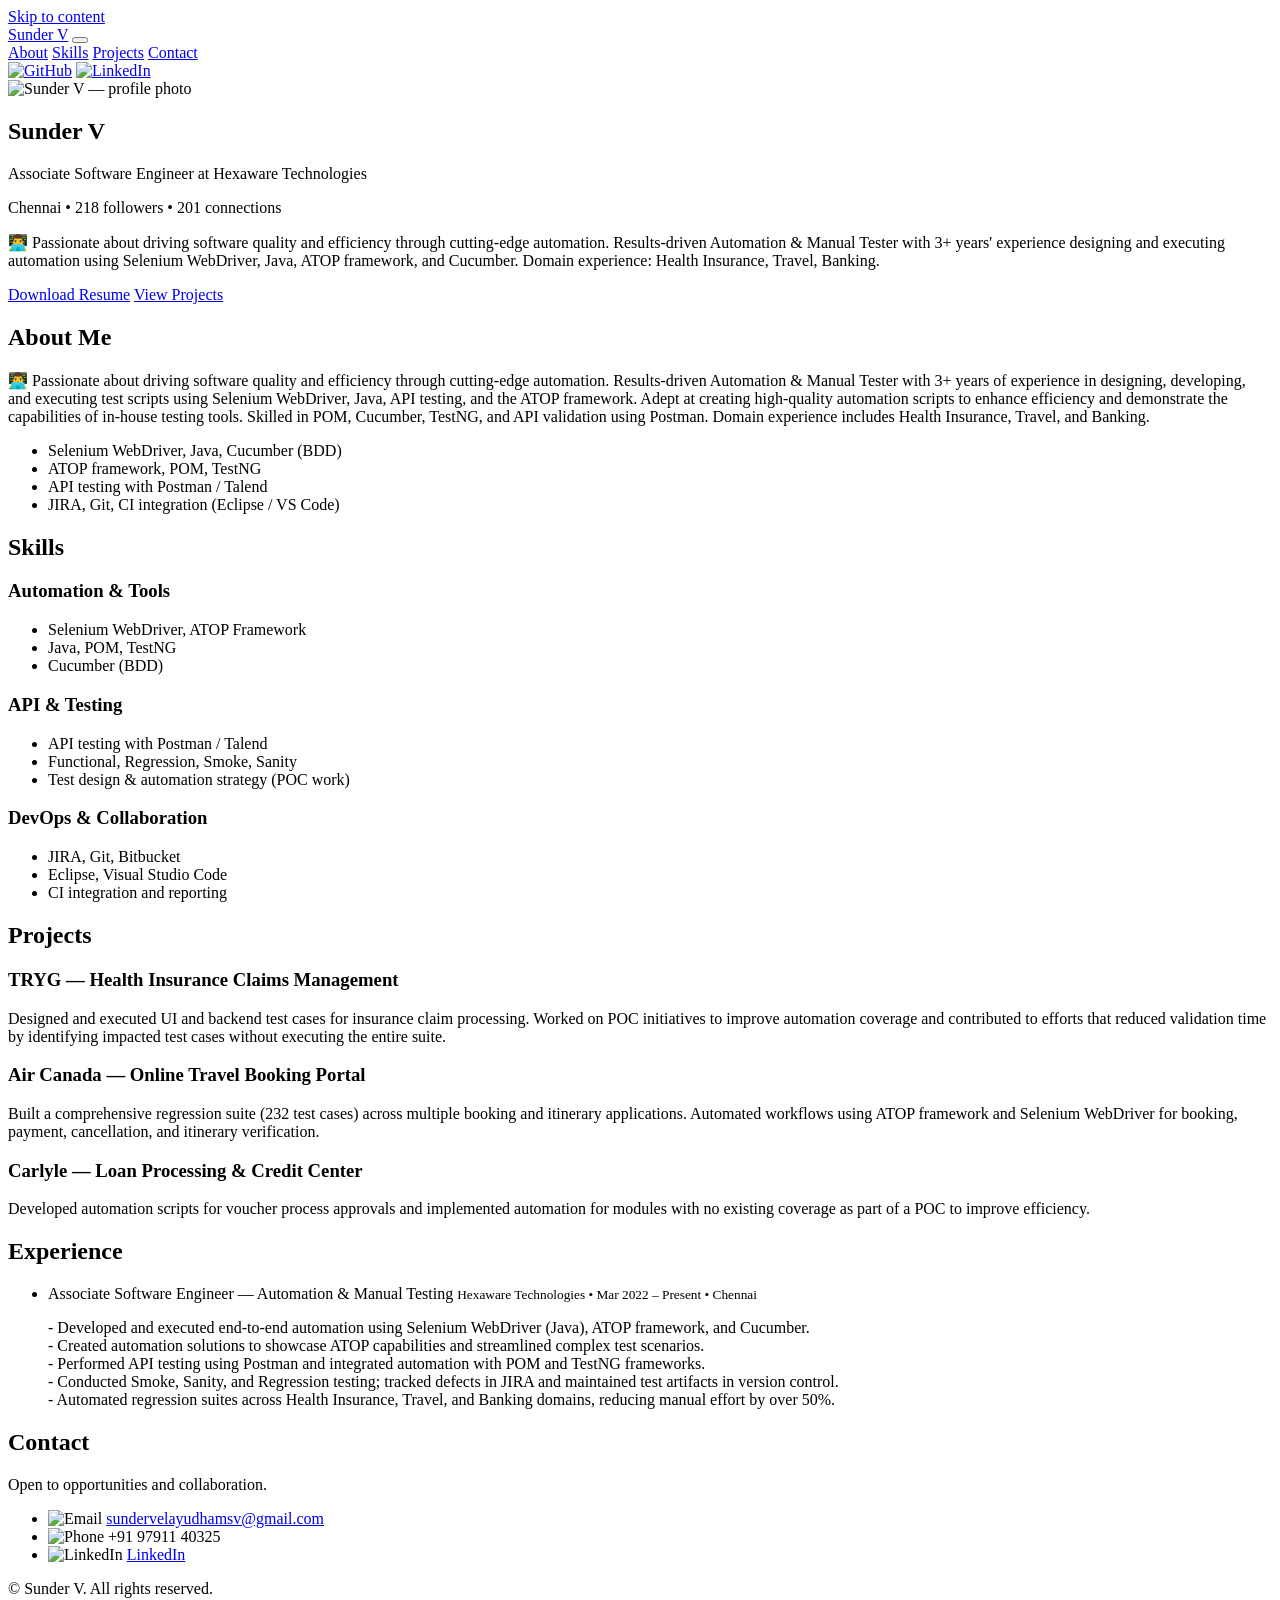
==== index.html @ 1d39c6d7 "Add files via upload" ====
<!DOCTYPE html>
<html lang="en">
<head>
  <meta charset="utf-8" />
  <meta name="viewport" content="width=device-width, initial-scale=1" />
  <title>Sunder V — Automation & Manual Tester</title>
  <meta name="description" content="Sunder V — Automation & Manual Tester. Skilled in Selenium WebDriver, Java, API testing, Cucumber, and ATOP framework. Based in Chennai." />
  <link rel="preconnect" href="https://fonts.googleapis.com">
  <link rel="preconnect" href="https://fonts.gstatic.com" crossorigin>
  <link href="https://fonts.googleapis.com/css2?family=Inter:wght@400;600;700&display=swap" rel="stylesheet">
  <link href="https://fonts.googleapis.com/css2?family=Inter:wght@400;600;700&family=Merriweather:wght@700&display=swap" rel="stylesheet">
  <link rel="stylesheet" href="/assets/css/styles.css" />
  <link rel="icon" href="/assets/img/favicon.png" />
  <meta property="og:title" content="Sunder V — QA/Test Engineer" />
  <meta property="og:description" content="Tester specializing in functional and automation testing." />
  <meta property="og:type" content="website" />
  <meta property="og:image" content="https://media.licdn.com/dms/image/v2/D5603AQGc3ccdiwjRfQ/profile-displayphoto-shrink_200_200/profile-displayphoto-shrink_200_200/0/1665543563169?e=2147483647&v=beta&t=sdJ_HE5C9COoPlZKGzez6QHg-FQHkJwovMQ3zupsfW8" />
</head>
<body>
  <a class="skip-link" href="#main">Skip to content</a>
  <header class="site-header">
    <div class="container">
      <a class="brand" href="#home">Sunder V</a>
      <button class="nav-toggle" aria-controls="main-nav" aria-expanded="false" aria-label="Toggle navigation">
        <span class="hamburger"></span>
      </button>
      <nav id="main-nav" class="main-nav" role="navigation">
        <a href="#about">About</a>
        <a href="#skills">Skills</a>
        <a href="#projects">Projects</a>
        <a href="#contact" class="nav-cta">Contact</a>
        <div class="header-social">
          <a href="https://github.com/" target="_blank" aria-label="GitHub"><img src="/assets/img/icon-github.svg" alt="GitHub"></a>
          <a href="https://www.linkedin.com/" target="_blank" aria-label="LinkedIn"><img src="/assets/img/icon-linkedin.svg" alt="LinkedIn"></a>
        </div>
      </nav>
    </div>
  </header>

  <main>
    <div id="main">
    <section id="home" class="hero container hero-grid">
      <div class="hero-profile">
        <img src="https://media.licdn.com/dms/image/v2/D5603AQGc3ccdiwjRfQ/profile-displayphoto-shrink_200_200/profile-displayphoto-shrink_200_200/0/1665543563169?e=2147483647&v=beta&t=sdJ_HE5C9COoPlZKGzez6QHg-FQHkJwovMQ3zupsfW8" alt="Sunder V — profile photo" class="avatar">
      </div>
      <div class="hero-content">
        <h1 class="hero-title">Sunder V</h1>
        <p class="hero-sub">Associate Software Engineer at Hexaware Technologies</p>
        <p class="hero-meta">Chennai • 218 followers • 201 connections</p>
        <p class="lead">👨‍💻 Passionate about driving software quality and efficiency through cutting-edge automation. Results-driven Automation & Manual Tester with 3+ years' experience designing and executing automation using Selenium WebDriver, Java, ATOP framework, and Cucumber. Domain experience: Health Insurance, Travel, Banking.</p>
        <div class="cta">
          <a class="btn primary" href="/assets/Sunder_V_Resume.pdf" target="_blank">Download Resume</a>
          <a class="btn" href="#projects">View Projects</a>
        </div>
      </div>
    </section>

    <section id="about" class="container section">
      <h2>About Me</h2>
      <p>👨‍💻 Passionate about driving software quality and efficiency through cutting-edge automation. Results-driven Automation & Manual Tester with 3+ years of experience in designing, developing, and executing test scripts using Selenium WebDriver, Java, API testing, and the ATOP framework. Adept at creating high-quality automation scripts to enhance efficiency and demonstrate the capabilities of in-house testing tools. Skilled in POM, Cucumber, TestNG, and API validation using Postman. Domain experience includes Health Insurance, Travel, and Banking.</p>
      <ul class="highlights">
        <li>Selenium WebDriver, Java, Cucumber (BDD)</li>
        <li>ATOP framework, POM, TestNG</li>
        <li>API testing with Postman / Talend</li>
        <li>JIRA, Git, CI integration (Eclipse / VS Code)</li>
      </ul>
    </section>

    <section id="skills" class="container section">
      <h2>Skills</h2>
      <div class="grid skills">
        <div>
          <h3>Automation & Tools</h3>
          <ul>
            <li>Selenium WebDriver, ATOP Framework</li>
            <li>Java, POM, TestNG</li>
            <li>Cucumber (BDD)</li>
          </ul>
        </div>
        <div>
          <h3>API & Testing</h3>
          <ul>
            <li>API testing with Postman / Talend</li>
            <li>Functional, Regression, Smoke, Sanity</li>
            <li>Test design & automation strategy (POC work)</li>
          </ul>
        </div>
        <div>
          <h3>DevOps & Collaboration</h3>
          <ul>
            <li>JIRA, Git, Bitbucket</li>
            <li>Eclipse, Visual Studio Code</li>
            <li>CI integration and reporting</li>
          </ul>
        </div>
      </div>
    </section>

    <section id="projects" class="container section">
      <h2>Projects</h2>
      <article class="card">
        <h3>TRYG — Health Insurance Claims Management</h3>
        <p>Designed and executed UI and backend test cases for insurance claim processing. Worked on POC initiatives to improve automation coverage and contributed to efforts that reduced validation time by identifying impacted test cases without executing the entire suite.</p>
      </article>
      <article class="card">
        <h3>Air Canada — Online Travel Booking Portal</h3>
        <p>Built a comprehensive regression suite (232 test cases) across multiple booking and itinerary applications. Automated workflows using ATOP framework and Selenium WebDriver for booking, payment, cancellation, and itinerary verification.</p>
      </article>
      <article class="card">
        <h3>Carlyle — Loan Processing &amp; Credit Center</h3>
        <p>Developed automation scripts for voucher process approvals and implemented automation for modules with no existing coverage as part of a POC to improve efficiency.</p>
      </article>
    </section>

    <section id="experience" class="container section">
      <h2>Experience</h2>
      <ul class="timeline">
        <li>
          <span>Associate Software Engineer — Automation &amp; Manual Testing</span>
          <small>Hexaware Technologies • Mar 2022 – Present • Chennai</small>
          <p>
            - Developed and executed end-to-end automation using Selenium WebDriver (Java), ATOP framework, and Cucumber.<br>
            - Created automation solutions to showcase ATOP capabilities and streamlined complex test scenarios.<br>
            - Performed API testing using Postman and integrated automation with POM and TestNG frameworks.<br>
            - Conducted Smoke, Sanity, and Regression testing; tracked defects in JIRA and maintained test artifacts in version control.<br>
            - Automated regression suites across Health Insurance, Travel, and Banking domains, reducing manual effort by over 50%.
          </p>
        </li>
      </ul>
    </section>

    <section id="contact" class="container section">
      <h2>Contact</h2>
      <p>Open to opportunities and collaboration.</p>
      <ul class="contact-list contact-icons">
        <li><img src="/assets/img/icon-mail.svg" alt="Email"> <a href="mailto:sundervelayudhamsv@gmail.com">sundervelayudhamsv@gmail.com</a></li>
        <li><img src="/assets/img/icon-phone.svg" alt="Phone"> <span>+91 97911 40325</span></li>
        <li><img src="/assets/img/icon-linkedin.svg" alt="LinkedIn"> <a href="http://www.linkedin.com/in/sunder-v" target="_blank">LinkedIn</a></li>
      </ul>
    </section>
    </div>
  </main>

  <footer class="site-footer">
    <div class="container">© <span id="year"></span> Sunder V. All rights reserved.</div>
  </footer>

  <script src="/assets/js/main.js"></script>
</body>
</html>
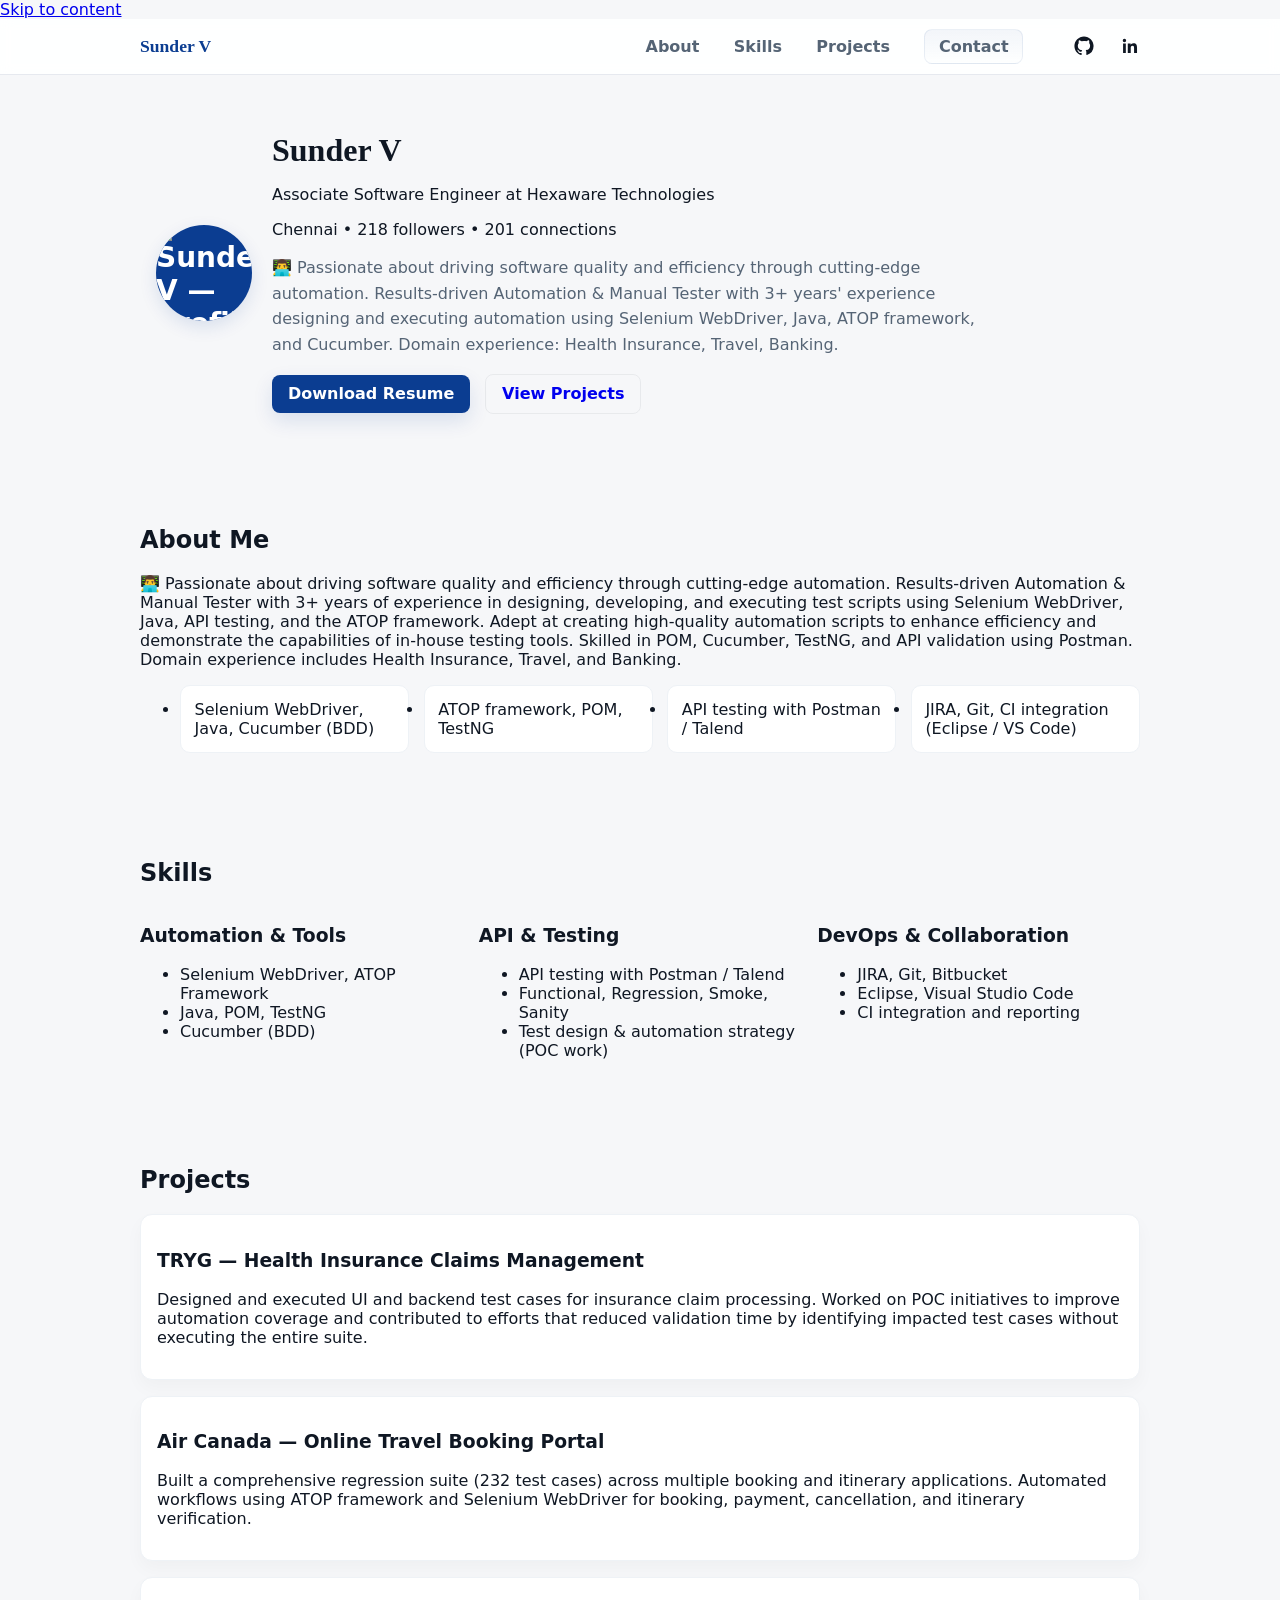
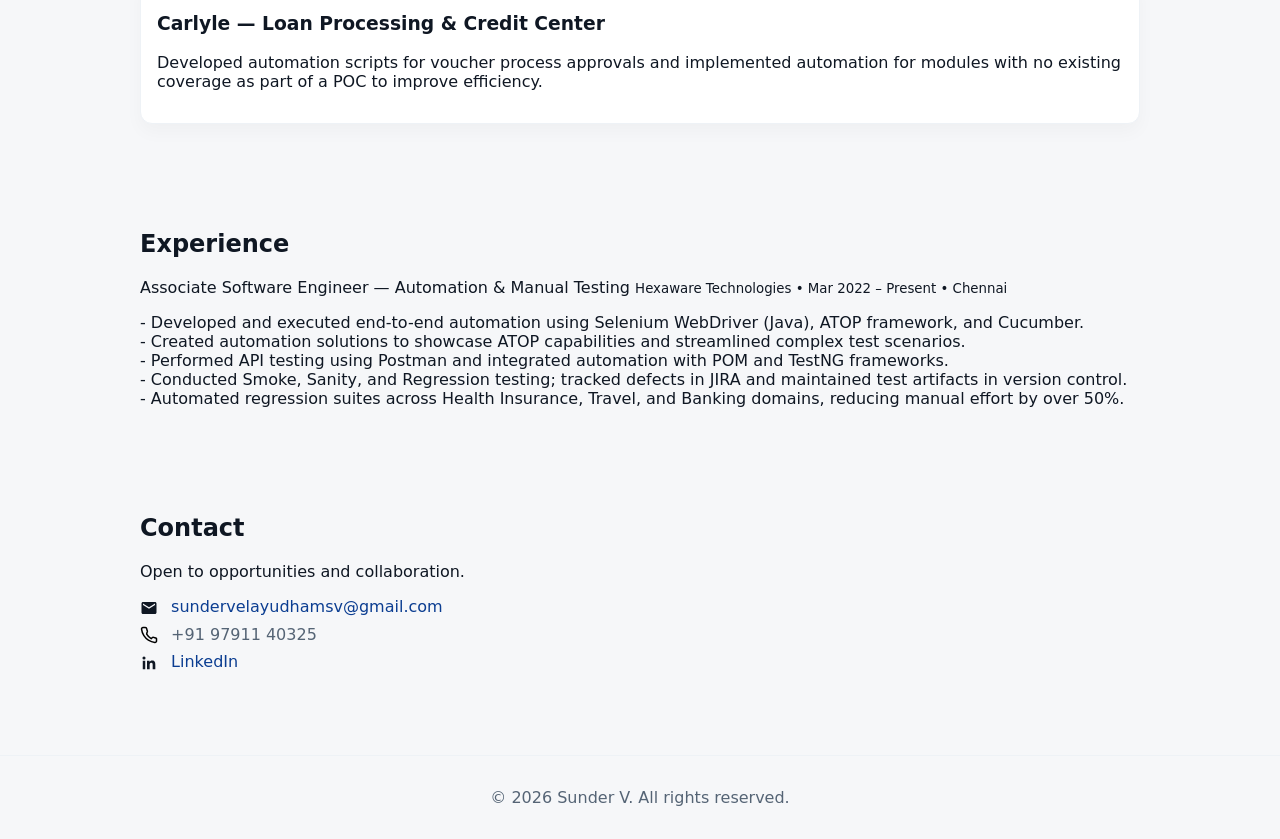
==== commit 4b6e1ef5: "Resume Changed" ====
--- a/index.html
+++ b/index.html
@@ -50,7 +50,7 @@
         <p class="hero-meta">Chennai • 218 followers • 201 connections</p>
         <p class="lead">👨‍💻 Passionate about driving software quality and efficiency through cutting-edge automation. Results-driven Automation & Manual Tester with 3+ years' experience designing and executing automation using Selenium WebDriver, Java, ATOP framework, and Cucumber. Domain experience: Health Insurance, Travel, Banking.</p>
         <div class="cta">
-          <a class="btn primary" href="/assets/Sunder_V_Resume.pdf" target="_blank">Download Resume</a>
+          <a class="btn primary" href="/assets/Sunder_V_Resume 1.pdf" target="_blank">Download Resume</a>
           <a class="btn" href="#projects">View Projects</a>
         </div>
       </div>
--- a/assets/css/styles.css
+++ b/assets/css/styles.css
@@ -0,0 +1,56 @@
+
+:root{
+  --bg: #f6f7f9;
+  --card: #ffffff;
+  --muted: #556475;
+  --text: #0f1723;
+  --accent: #0b3d91; /* deep navy */
+  --gold: #b5893a;
+}
+*{box-sizing:border-box}
+html,body{margin:0;padding:0;font-family:Inter,system-ui,-apple-system,Segoe UI,Roboto,sans-serif;color:var(--text);background:var(--bg)}
+.container{max-width:1000px;margin:0 auto;padding:0 1rem}
+.site-header{position:sticky;top:0;background:rgba(255,255,255,0.9);backdrop-filter:saturate(120%) blur(6px);border-bottom:1px solid #e6e9ef}
+.site-header .container{display:flex;align-items:center;justify-content:space-between;padding:.6rem 0}
+.brand{font-family:Merriweather,serif;color:var(--accent);font-weight:700;text-decoration:none;font-size:1.1rem}
+.main-nav{display:flex;align-items:center;gap:1rem}
+.main-nav a{color:var(--muted);text-decoration:none;margin-left:1.15rem;font-weight:600}
+.nav-cta{padding:.45rem .85rem;border-radius:8px;border:1px solid rgba(11,61,145,0.08);background:linear-gradient(180deg, rgba(11,61,145,0.05), transparent);color:var(--accent)}
+.nav-toggle{display:none;background:none;border:0;padding:.25rem;margin-right:.25rem}
+.nav-toggle .hamburger{width:22px;height:2px;background:var(--text);display:block;position:relative}
+.nav-toggle .hamburger:before,.nav-toggle .hamburger:after{content:'';position:absolute;left:0;width:22px;height:2px;background:var(--text)}
+.nav-toggle .hamburger:before{top:-6px}
+.nav-toggle .hamburger:after{top:6px}
+.hero{padding:3.6rem 1rem}
+.hero-grid{display:grid;grid-template-columns:96px 1fr;gap:1.25rem;align-items:center}
+.avatar{width:96px;height:96px;border-radius:50%;background:var(--accent);display:flex;align-items:center;justify-content:center;color:#fff;font-weight:700;font-size:28px;box-shadow:0 6px 18px rgba(11,61,145,0.12)}
+.avatar{object-fit:cover;display:block}
+.header-social{display:inline-flex;gap:.5rem;align-items:center;margin-left:1rem}
+.header-social img{width:20px;height:20px;display:block}
+.contact-icons img{width:18px;height:18px;vertical-align:middle;margin-right:.5rem}
+.contact-list a{color:var(--accent);text-decoration:none}
+.hero-title{font-family:Merriweather,serif;font-size:2rem;margin:0;color:var(--text)}
+.lead{color:var(--muted);max-width:720px;line-height:1.6}
+.cta{margin-top:1rem}
+.btn{display:inline-block;text-decoration:none;padding:.6rem 1rem;border-radius:8px;border:1px solid rgba(15,23,35,0.06);margin-right:.6rem;font-weight:600}
+.btn.primary{background:var(--accent);color:#fff;border:none;box-shadow:0 8px 20px rgba(11,61,145,0.12)}
+.section{padding:2.2rem 0}
+.highlights{display:grid;grid-template-columns:repeat(auto-fit,minmax(220px,1fr));gap:.9rem}
+.highlights li{background:var(--card);border:1px solid #eef2f6;padding:.85rem;border-radius:10px;color:var(--text)}
+.grid.skills{display:grid;grid-template-columns:repeat(auto-fit,minmax(240px,1fr));gap:1rem}
+.card{background:var(--card);border:1px solid #eef2f6;padding:1rem;border-radius:12px;margin-bottom:1rem;box-shadow:0 8px 18px rgba(15,23,35,0.03)}
+.card .links a{margin-right:.65rem;color:var(--accent)}
+.timeline{list-style:none;padding:0}
+.timeline li{padding-left:0;margin-bottom:1rem}
+.contact-list{list-style:none;padding:0}
+.contact-list li{margin-bottom:.5rem;color:var(--muted)}
+.site-footer{padding:2rem 1rem;color:var(--muted);text-align:center;border-top:1px solid #eef2f6;margin-top:2rem;background:transparent}
+@media (max-width:640px){
+  .hero-grid{grid-template-columns:72px 1fr}
+  .hero-title{font-size:1.6rem}
+  .main-nav a{margin-left:.6rem}
+  .nav-toggle{display:inline-block}
+  .main-nav{position:fixed;right:0;top:64px;transform:translateX(110%);background:var(--card);box-shadow:0 18px 40px rgba(15,23,35,0.08);padding:1rem;border-radius:8px 0 0 8px;flex-direction:column;gap:.6rem;z-index:1200;min-width:220px}
+  .main-nav.open{transform:translateX(0)}
+  .header-social{margin-left:0}
+}
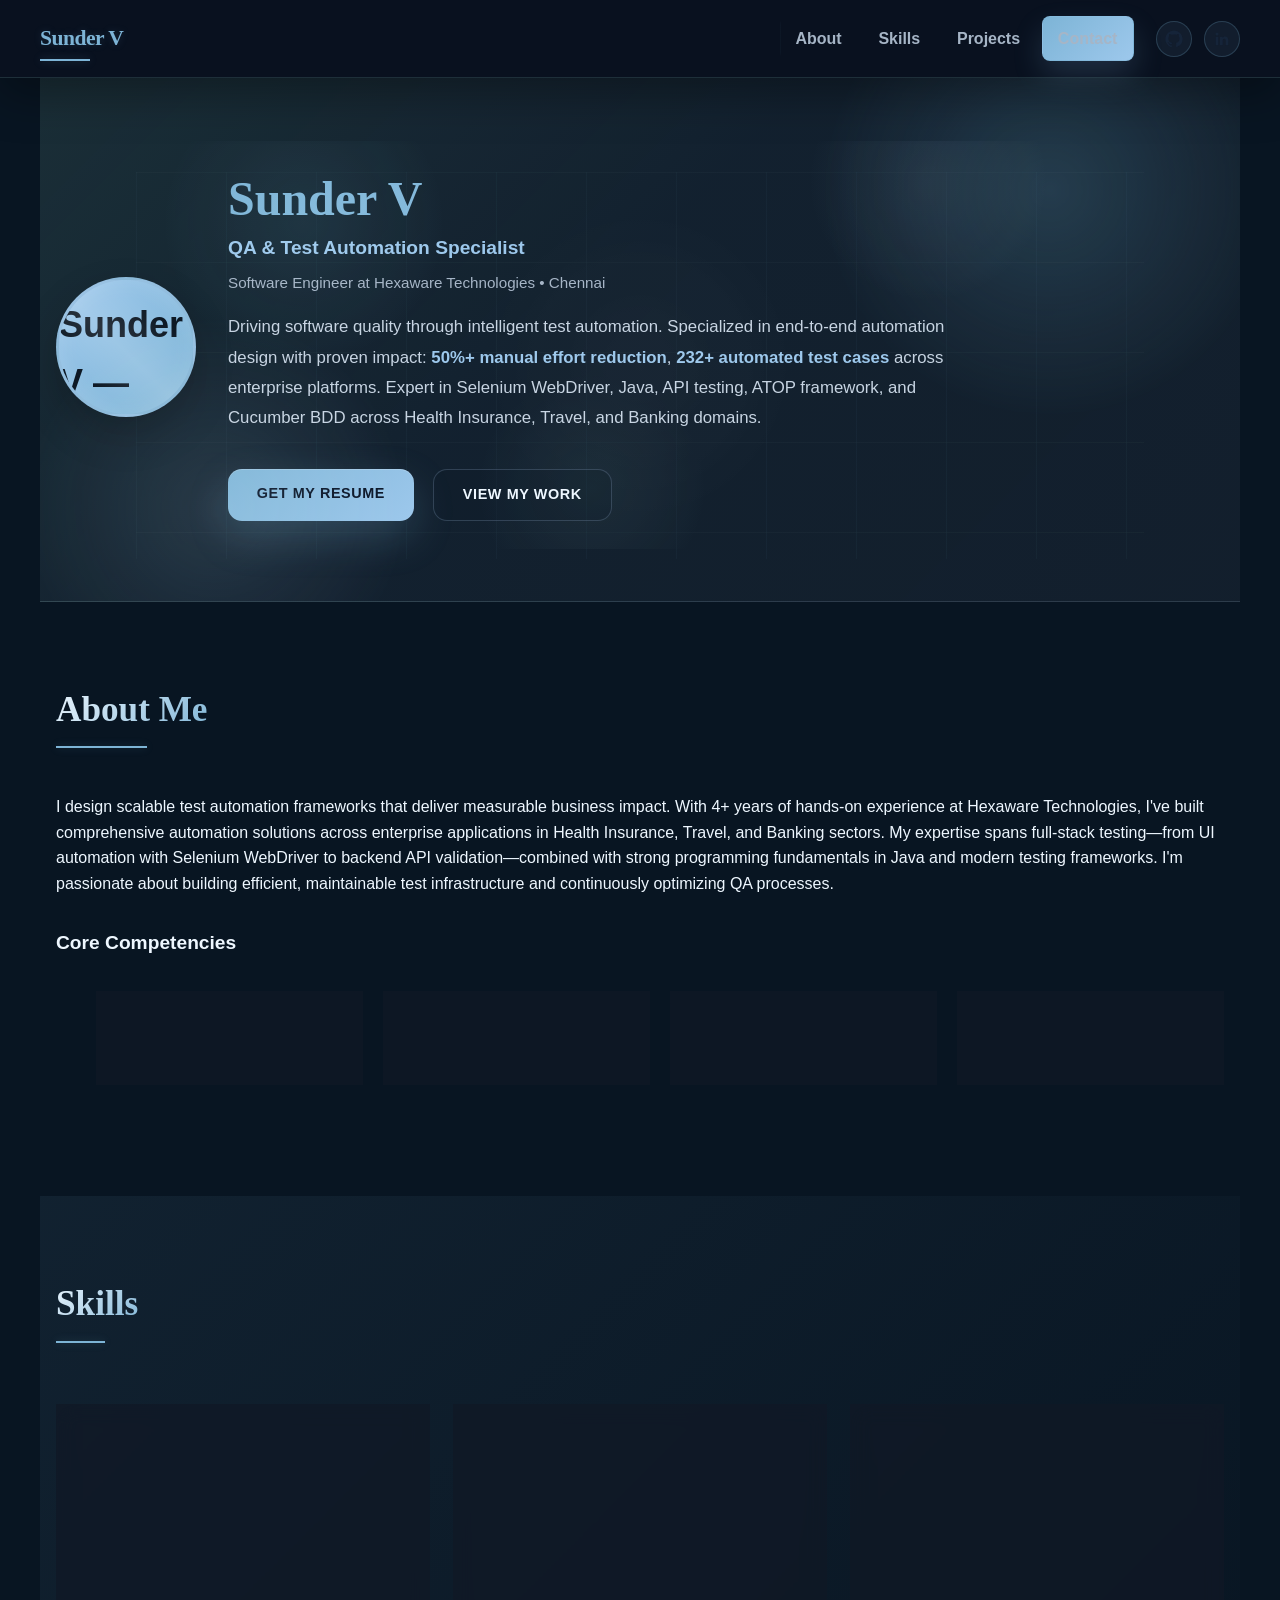
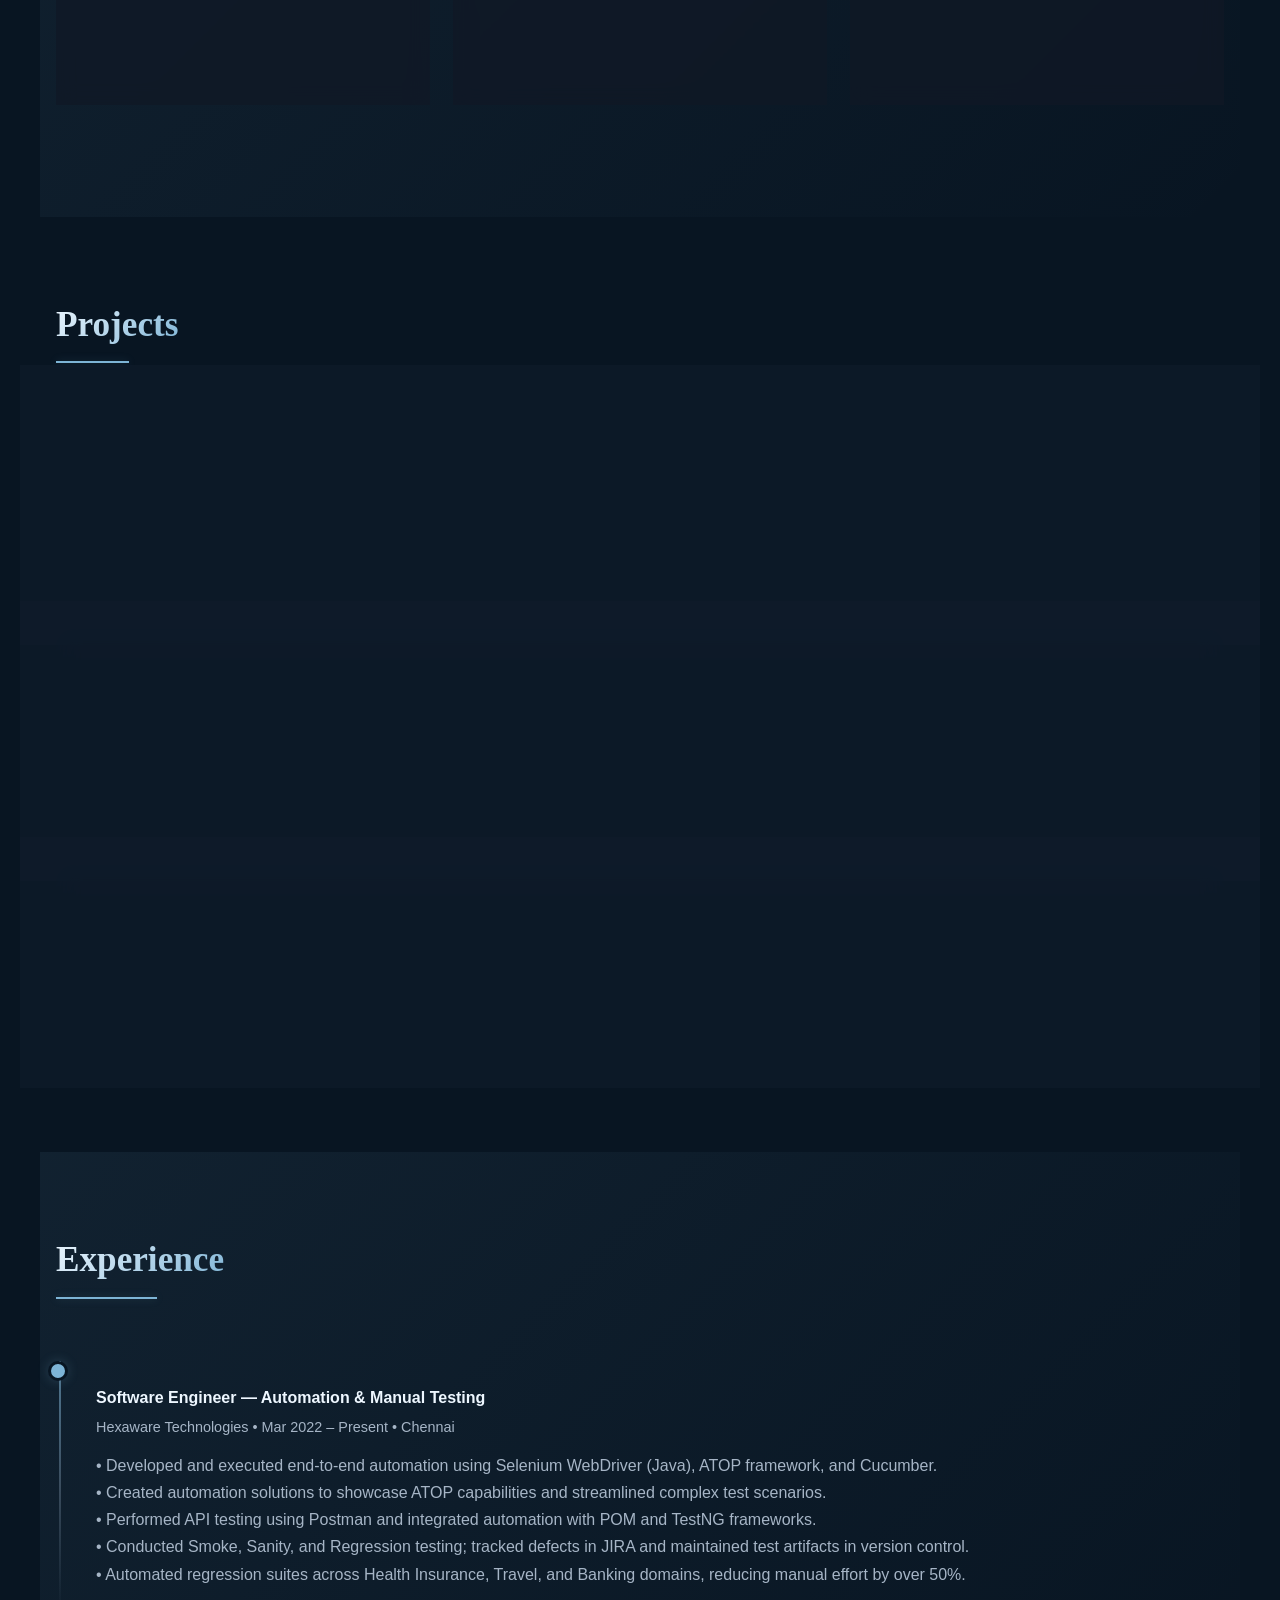
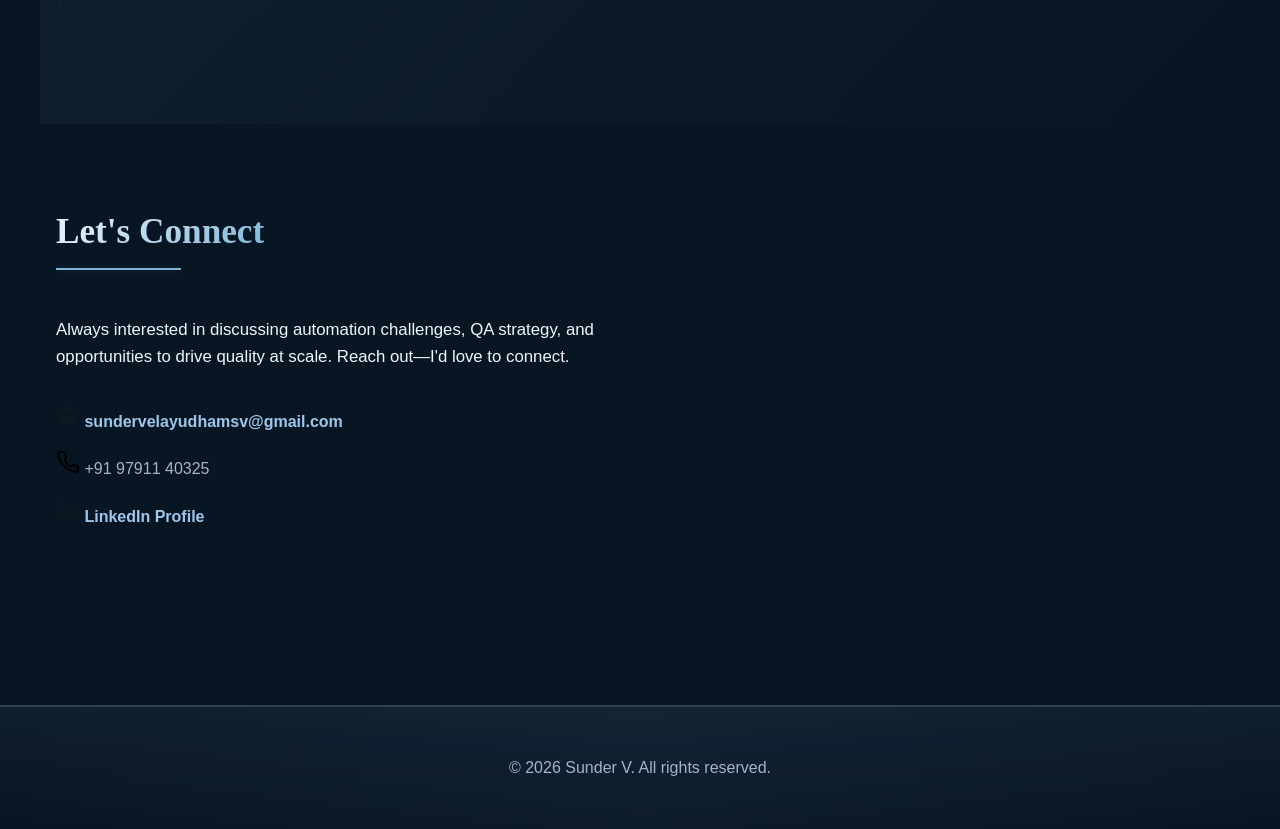
==== commit c3dd6208: "initial commit" ====
--- a/index.html
+++ b/index.html
@@ -10,8 +10,8 @@
   <link rel="preconnect" href="https://fonts.gstatic.com" crossorigin>
   <link href="https://fonts.googleapis.com/css2?family=Inter:wght@400;600;700&display=swap" rel="stylesheet">
   <link href="https://fonts.googleapis.com/css2?family=Inter:wght@400;600;700&family=Merriweather:wght@700&display=swap" rel="stylesheet">
-  <link rel="stylesheet" href="/assets/css/styles.css" />
-  <link rel="icon" href="/assets/img/favicon.png" />
+  <link rel="stylesheet" href="./assets/css/styles.css" />
+  <link rel="icon" href="./assets/img/favicon.png" />
   <meta property="og:title" content="Sunder V — QA/Test Engineer" />
   <meta property="og:description" content="Tester specializing in functional and automation testing." />
   <meta property="og:type" content="website" />
@@ -31,8 +31,8 @@
         <a href="#projects">Projects</a>
         <a href="#contact" class="nav-cta">Contact</a>
         <div class="header-social">
-          <a href="https://github.com/" target="_blank" aria-label="GitHub"><img src="/assets/img/icon-github.svg" alt="GitHub"></a>
-          <a href="https://www.linkedin.com/" target="_blank" aria-label="LinkedIn"><img src="/assets/img/icon-linkedin.svg" alt="LinkedIn"></a>
+          <a href="https://github.com/" target="_blank" aria-label="GitHub"><img src="./assets/img/icon-github.svg" alt="GitHub"></a>
+          <a href="https://www.linkedin.com/" target="_blank" aria-label="LinkedIn"><img src="./assets/img/icon-linkedin.svg" alt="LinkedIn"></a>
         </div>
       </nav>
     </div>
@@ -41,24 +41,26 @@
   <main>
     <div id="main">
     <section id="home" class="hero container hero-grid">
+      <div class="circuit-overlay" aria-hidden="true"></div>
       <div class="hero-profile">
         <img src="https://media.licdn.com/dms/image/v2/D5603AQGc3ccdiwjRfQ/profile-displayphoto-shrink_200_200/profile-displayphoto-shrink_200_200/0/1665543563169?e=2147483647&v=beta&t=sdJ_HE5C9COoPlZKGzez6QHg-FQHkJwovMQ3zupsfW8" alt="Sunder V — profile photo" class="avatar">
       </div>
       <div class="hero-content">
         <h1 class="hero-title">Sunder V</h1>
-        <p class="hero-sub">Associate Software Engineer at Hexaware Technologies</p>
-        <p class="hero-meta">Chennai • 218 followers • 201 connections</p>
-        <p class="lead">👨‍💻 Passionate about driving software quality and efficiency through cutting-edge automation. Results-driven Automation & Manual Tester with 3+ years' experience designing and executing automation using Selenium WebDriver, Java, ATOP framework, and Cucumber. Domain experience: Health Insurance, Travel, Banking.</p>
+        <p class="hero-sub">QA & Test Automation Specialist</p>
+        <p class="hero-meta">Software Engineer at Hexaware Technologies • Chennai</p>
+        <p class="lead">Driving software quality through intelligent test automation. Specialized in end-to-end automation design with proven impact: <strong>50%+ manual effort reduction</strong>, <strong>232+ automated test cases</strong> across enterprise platforms. Expert in Selenium WebDriver, Java, API testing, ATOP framework, and Cucumber BDD across Health Insurance, Travel, and Banking domains.</p>
         <div class="cta">
-          <a class="btn primary" href="/assets/Sunder_V_Resume 1.pdf" target="_blank">Download Resume</a>
-          <a class="btn" href="#projects">View Projects</a>
+          <a class="btn primary" href="./assets/Sunder_V_Resume 1.pdf" target="_blank">Get My Resume</a>
+          <a class="btn" href="#projects">View My Work</a>
         </div>
       </div>
     </section>
 
     <section id="about" class="container section">
       <h2>About Me</h2>
-      <p>👨‍💻 Passionate about driving software quality and efficiency through cutting-edge automation. Results-driven Automation & Manual Tester with 3+ years of experience in designing, developing, and executing test scripts using Selenium WebDriver, Java, API testing, and the ATOP framework. Adept at creating high-quality automation scripts to enhance efficiency and demonstrate the capabilities of in-house testing tools. Skilled in POM, Cucumber, TestNG, and API validation using Postman. Domain experience includes Health Insurance, Travel, and Banking.</p>
+      <p>I design scalable test automation frameworks that deliver measurable business impact. With 4+ years of hands-on experience at Hexaware Technologies, I've built comprehensive automation solutions across enterprise applications in Health Insurance, Travel, and Banking sectors. My expertise spans full-stack testing—from UI automation with Selenium WebDriver to backend API validation—combined with strong programming fundamentals in Java and modern testing frameworks. I'm passionate about building efficient, maintainable test infrastructure and continuously optimizing QA processes.</p>
+      <h3 style="margin-top: 2rem;">Core Competencies</h3>
       <ul class="highlights">
         <li>Selenium WebDriver, Java, Cucumber (BDD)</li>
         <li>ATOP framework, POM, TestNG</li>
@@ -100,16 +102,25 @@
     <section id="projects" class="container section">
       <h2>Projects</h2>
       <article class="card">
-        <h3>TRYG — Health Insurance Claims Management</h3>
-        <p>Designed and executed UI and backend test cases for insurance claim processing. Worked on POC initiatives to improve automation coverage and contributed to efforts that reduced validation time by identifying impacted test cases without executing the entire suite.</p>
+        <div class="card-header">
+          <h3>TRYG — Health Insurance Claims Management</h3>
+          <span class="card-tags"><span class="tag">UI Testing</span><span class="tag">Backend QA</span></span>
+        </div>
+        <p>Designed and executed comprehensive UI and backend test cases for insurance claim processing workflows. Pioneered POC initiatives to enhance automation coverage, reducing validation time through intelligent test case selection without full suite execution. Contributed to critical automation strategy improvements.</p>
       </article>
       <article class="card">
-        <h3>Air Canada — Online Travel Booking Portal</h3>
-        <p>Built a comprehensive regression suite (232 test cases) across multiple booking and itinerary applications. Automated workflows using ATOP framework and Selenium WebDriver for booking, payment, cancellation, and itinerary verification.</p>
+        <div class="card-header">
+          <h3>Air Canada — Online Travel Booking Portal</h3>
+          <span class="card-tags"><span class="tag">232 Test Cases</span><span class="tag">E2E Automation</span></span>
+        </div>
+        <p>Architected and deployed a comprehensive regression suite spanning booking, payment, cancellation, and itinerary verification. Leveraged ATOP framework and Selenium WebDriver to automate complex multi-step workflows. Ensured 100% coverage across critical user journeys on high-traffic platform.</p>
       </article>
       <article class="card">
-        <h3>Carlyle — Loan Processing &amp; Credit Center</h3>
-        <p>Developed automation scripts for voucher process approvals and implemented automation for modules with no existing coverage as part of a POC to improve efficiency.</p>
+        <div class="card-header">
+          <h3>Carlyle — Loan Processing &amp; Credit Center</h3>
+          <span class="card-tags"><span class="tag">POC</span><span class="tag">Process Automation</span></span>
+        </div>
+        <p>Developed and delivered automation scripts for voucher process approvals and zero-coverage modules as part of strategic POC initiative. Demonstrated tangible efficiency gains and established blueprint for scaling automation across additional business processes.</p>
       </article>
     </section>
 
@@ -117,26 +128,26 @@
       <h2>Experience</h2>
       <ul class="timeline">
         <li>
-          <span>Associate Software Engineer — Automation &amp; Manual Testing</span>
+          <span>Software Engineer — Automation & Manual Testing</span>
           <small>Hexaware Technologies • Mar 2022 – Present • Chennai</small>
           <p>
-            - Developed and executed end-to-end automation using Selenium WebDriver (Java), ATOP framework, and Cucumber.<br>
-            - Created automation solutions to showcase ATOP capabilities and streamlined complex test scenarios.<br>
-            - Performed API testing using Postman and integrated automation with POM and TestNG frameworks.<br>
-            - Conducted Smoke, Sanity, and Regression testing; tracked defects in JIRA and maintained test artifacts in version control.<br>
-            - Automated regression suites across Health Insurance, Travel, and Banking domains, reducing manual effort by over 50%.
+            • Developed and executed end-to-end automation using Selenium WebDriver (Java), ATOP framework, and Cucumber.<br>
+            • Created automation solutions to showcase ATOP capabilities and streamlined complex test scenarios.<br>
+            • Performed API testing using Postman and integrated automation with POM and TestNG frameworks.<br>
+            • Conducted Smoke, Sanity, and Regression testing; tracked defects in JIRA and maintained test artifacts in version control.<br>
+            • Automated regression suites across Health Insurance, Travel, and Banking domains, reducing manual effort by over 50%.
           </p>
         </li>
       </ul>
     </section>
 
     <section id="contact" class="container section">
-      <h2>Contact</h2>
-      <p>Open to opportunities and collaboration.</p>
-      <ul class="contact-list contact-icons">
-        <li><img src="/assets/img/icon-mail.svg" alt="Email"> <a href="mailto:sundervelayudhamsv@gmail.com">sundervelayudhamsv@gmail.com</a></li>
-        <li><img src="/assets/img/icon-phone.svg" alt="Phone"> <span>+91 97911 40325</span></li>
-        <li><img src="/assets/img/icon-linkedin.svg" alt="LinkedIn"> <a href="http://www.linkedin.com/in/sunder-v" target="_blank">LinkedIn</a></li>
+      <h2>Let's Connect</h2>
+      <p style="font-size: 1.05rem; max-width: 600px;">Always interested in discussing automation challenges, QA strategy, and opportunities to drive quality at scale. Reach out—I'd love to connect.</p>
+      <ul class="contact-list">
+        <li><img src="./assets/img/icon-mail.svg" alt="Email"> <a href="mailto:sundervelayudhamsv@gmail.com">sundervelayudhamsv@gmail.com</a></li>
+        <li><img src="./assets/img/icon-phone.svg" alt="Phone"> <span>+91 97911 40325</span></li>
+        <li><img src="./assets/img/icon-linkedin.svg" alt="LinkedIn"> <a href="http://www.linkedin.com/in/sunder-v" target="_blank">LinkedIn Profile</a></li>
       </ul>
     </section>
     </div>
@@ -146,6 +157,6 @@
     <div class="container">© <span id="year"></span> Sunder V. All rights reserved.</div>
   </footer>
 
-  <script src="/assets/js/main.js"></script>
+  <script src="./assets/js/main.js"></script>
 </body>
 </html>
--- a/assets/css/styles.css
+++ b/assets/css/styles.css
@@ -1,56 +1,225 @@
 
 :root{
-  --bg: #f6f7f9;
-  --card: #ffffff;
-  --muted: #556475;
-  --text: #0f1723;
-  --accent: #0b3d91; /* deep navy */
-  --gold: #b5893a;
+  --bg: #081522;
+  --bg-light: #101f34;
+  --card: rgba(12,26,46,0.88);
+  --card-hover: rgba(18,34,60,0.95);
+  --muted: #a6b5c6;
+  --text: #eef7ff;
+  --text-secondary: #c7d4e2;
+  --accent: #7db4d6;
+  --accent-light: #9dc8ec;
+  --accent-bright: #a4c6e7;
+  --neon-blue: #71b9d9;
+  --neon-green: #7fb8aa;
+  --neon-purple: #8b7bf0;
+  --neon-pink: #f0ac96;
+  --gold: #d7b56a;
+  --success: #5fbf9f;
+  --warning: #e4b55a;
+  --border: rgba(130,166,197,0.3);
+  --border-light: rgba(155,185,214,0.22);
+  --shadow-sm: 0 1px 2px rgba(0,0,0,0.26);
+  --shadow-md: 0 4px 10px rgba(0,0,0,0.32);
+  --shadow-lg: 0 12px 26px rgba(0,0,0,0.42);
+  --shadow-xl: 0 24px 45px rgba(0,0,0,0.55);
+  --shadow-glow: 0 0 20px rgba(113,185,217,0.22);
+  --radius-sm: 8px;
+  --radius-md: 14px;
+  --radius-lg: 20px;
 }
 *{box-sizing:border-box}
-html,body{margin:0;padding:0;font-family:Inter,system-ui,-apple-system,Segoe UI,Roboto,sans-serif;color:var(--text);background:var(--bg)}
-.container{max-width:1000px;margin:0 auto;padding:0 1rem}
-.site-header{position:sticky;top:0;background:rgba(255,255,255,0.9);backdrop-filter:saturate(120%) blur(6px);border-bottom:1px solid #e6e9ef}
-.site-header .container{display:flex;align-items:center;justify-content:space-between;padding:.6rem 0}
-.brand{font-family:Merriweather,serif;color:var(--accent);font-weight:700;text-decoration:none;font-size:1.1rem}
-.main-nav{display:flex;align-items:center;gap:1rem}
-.main-nav a{color:var(--muted);text-decoration:none;margin-left:1.15rem;font-weight:600}
-.nav-cta{padding:.45rem .85rem;border-radius:8px;border:1px solid rgba(11,61,145,0.08);background:linear-gradient(180deg, rgba(11,61,145,0.05), transparent);color:var(--accent)}
-.nav-toggle{display:none;background:none;border:0;padding:.25rem;margin-right:.25rem}
-.nav-toggle .hamburger{width:22px;height:2px;background:var(--text);display:block;position:relative}
-.nav-toggle .hamburger:before,.nav-toggle .hamburger:after{content:'';position:absolute;left:0;width:22px;height:2px;background:var(--text)}
-.nav-toggle .hamburger:before{top:-6px}
-.nav-toggle .hamburger:after{top:6px}
-.hero{padding:3.6rem 1rem}
-.hero-grid{display:grid;grid-template-columns:96px 1fr;gap:1.25rem;align-items:center}
-.avatar{width:96px;height:96px;border-radius:50%;background:var(--accent);display:flex;align-items:center;justify-content:center;color:#fff;font-weight:700;font-size:28px;box-shadow:0 6px 18px rgba(11,61,145,0.12)}
-.avatar{object-fit:cover;display:block}
-.header-social{display:inline-flex;gap:.5rem;align-items:center;margin-left:1rem}
-.header-social img{width:20px;height:20px;display:block}
-.contact-icons img{width:18px;height:18px;vertical-align:middle;margin-right:.5rem}
-.contact-list a{color:var(--accent);text-decoration:none}
-.hero-title{font-family:Merriweather,serif;font-size:2rem;margin:0;color:var(--text)}
-.lead{color:var(--muted);max-width:720px;line-height:1.6}
-.cta{margin-top:1rem}
-.btn{display:inline-block;text-decoration:none;padding:.6rem 1rem;border-radius:8px;border:1px solid rgba(15,23,35,0.06);margin-right:.6rem;font-weight:600}
-.btn.primary{background:var(--accent);color:#fff;border:none;box-shadow:0 8px 20px rgba(11,61,145,0.12)}
-.section{padding:2.2rem 0}
-.highlights{display:grid;grid-template-columns:repeat(auto-fit,minmax(220px,1fr));gap:.9rem}
-.highlights li{background:var(--card);border:1px solid #eef2f6;padding:.85rem;border-radius:10px;color:var(--text)}
-.grid.skills{display:grid;grid-template-columns:repeat(auto-fit,minmax(240px,1fr));gap:1rem}
-.card{background:var(--card);border:1px solid #eef2f6;padding:1rem;border-radius:12px;margin-bottom:1rem;box-shadow:0 8px 18px rgba(15,23,35,0.03)}
-.card .links a{margin-right:.65rem;color:var(--accent)}
-.timeline{list-style:none;padding:0}
-.timeline li{padding-left:0;margin-bottom:1rem}
-.contact-list{list-style:none;padding:0}
-.contact-list li{margin-bottom:.5rem;color:var(--muted)}
-.site-footer{padding:2rem 1rem;color:var(--muted);text-align:center;border-top:1px solid #eef2f6;margin-top:2rem;background:transparent}
+html,body{margin:0;padding:0;font-family:-apple-system,BlinkMacSystemFont,"Segoe UI",Inter,sans-serif;color:var(--text);background:var(--bg);font-size:16px;line-height:1.6;-webkit-font-smoothing:antialiased;-moz-osx-font-smoothing:grayscale;scroll-behavior:smooth}
+body::before{content:'';position:fixed;top:0;left:0;width:100%;height:100%;background:radial-gradient(circle at 15% 25%, rgba(113,185,217,0.18) 0%, transparent 40%),radial-gradient(circle at 80% 15%, rgba(139,123,240,0.12) 0%, transparent 35%),radial-gradient(circle at 55% 75%, rgba(127,184,170,0.16) 0%, transparent 30%);pointer-events:none;z-index:-1}
+body::after{content:'';position:fixed;top:0;left:0;width:100%;height:100%;background-image:linear-gradient(120deg, rgba(255,255,255,0.04) 1px, transparent 1px),linear-gradient(210deg, rgba(255,255,255,0.03) 1px, transparent 1px);background-size:220px 220px,220px 220px;pointer-events:none;opacity:0.3;mix-blend-mode:screen;animation:drift 18s linear infinite;z-index:-1}
+
+/* Accessibility: Skip to content link */
+.skip-link{position:absolute;top:-9999px;left:-9999px;z-index:999;padding:1rem;background:var(--accent);color:var(--bg);text-decoration:none;border-radius:var(--radius-md);font-weight:600;box-shadow:0 12px 30px rgba(125,180,214,0.16)}
+.skip-link:focus{top:1rem;left:1rem;outline:2px solid var(--text)}
+.container{max-width:1200px;margin:0 auto;padding:0 1.5rem}
+/* Header & Navigation */
+.site-header{position:sticky;top:0;background:rgba(10,18,32,0.92);backdrop-filter:blur(18px);border-bottom:1px solid rgba(127,184,170,0.18);z-index:1000;box-shadow:0 16px 46px rgba(0,0,0,0.34);animation:headerSlideDown 500ms ease-out}
+.site-header .container{display:flex;align-items:center;justify-content:space-between;padding:1rem 0}
+.brand{font-family:"Merriweather",serif;color:var(--accent);font-weight:800;text-decoration:none;font-size:1.35rem;letter-spacing:-0.5px;position:relative;animation:fadeInLeft 600ms ease-out;text-shadow:0 0 8px rgba(125,180,214,0.18)}
+.brand::after{content:'';position:absolute;bottom:-5px;left:0;width:0;height:2px;background:var(--accent);animation:expandWidth 800ms ease-out 300ms forwards;box-shadow:0 0 8px rgba(125,180,214,0.25)}
+.main-nav{display:flex;align-items:center;gap:0.4rem;animation:fadeInRight 600ms ease-out}
+.main-nav a{color:var(--muted);text-decoration:none;padding:0.55rem 0.95rem;font-weight:600;border-radius:var(--radius-sm);transition:all 280ms cubic-bezier(0.4,0,0.2,1);position:relative;overflow:hidden}
+.main-nav a::before{content:'';position:absolute;inset:0;background:linear-gradient(135deg, rgba(125,180,214,0.08), rgba(107,185,217,0.08));transform:translateX(-100%);transition:transform 300ms ease-out}
+.main-nav a:hover::before{transform:translateX(0)}
+.main-nav a:hover{color:var(--accent);background:rgba(125,180,214,0.12);text-shadow:none}
+.nav-cta{color:#ffffff;background:linear-gradient(135deg, var(--accent), var(--accent-light));border:1px solid rgba(125,180,214,0.35);font-weight:700;box-shadow:0 14px 30px rgba(125,180,214,0.18);transition:all 280ms ease-out;position:relative;overflow:hidden}
+.nav-cta::before{content:'';position:absolute;inset:0;background:linear-gradient(90deg, transparent, rgba(255,255,255,0.22), transparent);transform:translateX(-100%);animation:shimmer 2.6s infinite}
+.nav-cta:hover{background:linear-gradient(135deg, var(--accent-light), var(--accent));border-color:rgba(125,180,214,0.5);transform:translateY(-2px);box-shadow:0 18px 40px rgba(125,180,214,0.2);color:#fff}
+.nav-toggle{display:none;background:none;border:0;padding:.25rem;margin-right:.25rem;cursor:pointer}
+.nav-toggle .hamburger{width:24px;height:2.5px;background:var(--text);display:block;position:relative;border-radius:2px;transition:all 300ms ease-out}
+.nav-toggle .hamburger:before,.nav-toggle .hamburger:after{content:'';position:absolute;left:0;width:24px;height:2.5px;background:var(--text);border-radius:2px;transition:all 300ms ease-out}
+.nav-toggle .hamburger:before{top:-8px}
+.nav-toggle .hamburger:after{top:8px}
+.nav-toggle[aria-expanded="true"] .hamburger{background:transparent}
+.nav-toggle[aria-expanded="true"] .hamburger:before{transform:rotate(45deg) translate(5px, 5px)}
+.nav-toggle[aria-expanded="true"] .hamburger:after{transform:rotate(-45deg) translate(7px, -6px)}
+.header-social{display:inline-flex;gap:0.75rem;align-items:center;margin-left:1rem;animation:fadeInRight 600ms ease-out 200ms backwards}
+.header-social a{display:flex;align-items:center;justify-content:center;width:36px;height:36px;border-radius:50%;background:rgba(125,180,214,0.08);transition:all 250ms cubic-bezier(0.4,0,0.2,1);border:1px solid rgba(125,180,214,0.22);position:relative;overflow:hidden}
+.header-social a::before{content:'';position:absolute;inset:-50%;background:radial-gradient(circle, rgba(125,180,214,0.2), transparent);opacity:0;animation:pulse 2s infinite}
+.header-social a:hover{background:rgba(125,180,214,0.16);border-color:rgba(125,180,214,0.45);transform:translateY(-3px) scale(1.05);box-shadow:0 0 16px rgba(125,180,214,0.2)}
+.header-social img{width:18px;height:18px;display:block;filter:brightness(1.6) saturate(1.1);opacity:0.95}
+/* Hero Section */
+.hero{padding:6rem 1rem 5rem;background:linear-gradient(135deg, rgba(127,184,170,0.16) 0%, rgba(145,175,205,0.08) 45%, rgba(223,233,245,0.05) 100%);border-bottom:1px solid rgba(159,183,206,0.18);position:relative;overflow:hidden}
+.hero::before{content:'';position:absolute;top:-38%;right:-10%;width:620px;height:620px;background:radial-gradient(circle, rgba(113,185,217,0.18), transparent 52%);border-radius:50%;filter:blur(1px);animation:float 20s ease-in-out infinite}
+.hero::after{content:'';position:absolute;bottom:-32%;left:-7%;width:520px;height:520px;background:radial-gradient(circle, rgba(155,183,206,0.14), transparent 52%);border-radius:50%;filter:blur(1px);animation:float 22s ease-in-out infinite reverse}
+.hero::before, .hero::after{mix-blend-mode:screen}
+.circuit-overlay{position:absolute;inset:0;pointer-events:none;z-index:0;opacity:0.72;mix-blend-mode:screen}
+.circuit-overlay::before,.circuit-overlay::after{content:'';position:absolute;inset:12% 10% 10% 10%;background:radial-gradient(circle at 15% 20%, rgba(113,185,217,0.12), transparent 16%),radial-gradient(circle at 80% 10%, rgba(155,183,206,0.10), transparent 14%),radial-gradient(circle at 45% 85%, rgba(127,184,170,0.11), transparent 18%);filter:blur(0.5px);}
+.circuit-overlay::after{inset:18% 8% 8% 8%;background-image:linear-gradient(90deg, rgba(113,185,217,0.08) 1px, transparent 1px),linear-gradient(180deg, rgba(127,184,170,0.08) 1px, transparent 1px),radial-gradient(circle, rgba(255,255,255,0.06) 0%, transparent 30%);background-size:90px 90px,90px 90px,100% 100%;opacity:0.6;animation:drift 22s linear infinite reverse}
+.hero-grid{display:grid;grid-template-columns:140px 1fr;gap:2rem;align-items:center;position:relative;z-index:1}
+.avatar{width:140px;height:140px;border-radius:50%;background:linear-gradient(135deg, var(--accent-light) 0%, var(--accent) 100%);display:flex;align-items:center;justify-content:center;color:#0d1824;font-weight:700;font-size:36px;box-shadow:0 18px 38px rgba(0,0,0,0.22),inset 0 0 24px rgba(255,255,255,0.12);border:3px solid rgba(159,183,206,0.22);object-fit:cover;display:block;animation:avatarFloat 3s ease-in-out infinite;position:relative;overflow:hidden}
+.avatar::before{content:'';position:absolute;inset:0;background:linear-gradient(45deg, transparent 25%, rgba(255,255,255,0.12) 48%, transparent 75%);animation:shine 3s infinite}
+.hero-content{animation:slideInUp 600ms ease-out}
+.hero-title{font-family:"Merriweather",serif;font-size:3rem;margin:0 0 0.5rem 0;color:var(--text);line-height:1.05;font-weight:700;animation:titleReveal 800ms ease-out;background:linear-gradient(135deg, var(--accent) 0%, var(--accent-light) 100%);-webkit-background-clip:text;-webkit-text-fill-color:transparent;background-clip:text}
+.hero-sub{font-size:1.2rem;color:var(--accent-light);font-weight:600;margin:0;animation:slideInRight 600ms ease-out 200ms backwards;text-shadow:none}
+.hero-meta{color:var(--muted);font-size:0.95rem;margin:0.5rem 0;animation:slideInRight 600ms ease-out 300ms backwards}
+.lead{color:var(--text-secondary);max-width:720px;line-height:1.8;font-size:1.05rem;animation:slideInUp 600ms ease-out 100ms backwards}
+.lead strong{color:var(--accent-light);font-weight:600}
+.cta{margin-top:2.2rem;display:flex;gap:1.2rem;flex-wrap:wrap;animation:slideInUp 600ms ease-out 200ms backwards}
+.btn{display:inline-block;text-decoration:none;padding:0.85rem 1.8rem;border-radius:var(--radius-md);border:1.5px solid var(--border);font-weight:700;transition:all 280ms cubic-bezier(0.4,0,0.2,1);cursor:pointer;font-size:0.9rem;position:relative;overflow:hidden;text-transform:uppercase;letter-spacing:0.6px}
+.btn::before{content:'';position:absolute;inset:0;background:linear-gradient(90deg, transparent, rgba(255,255,255,0.18), transparent);transform:translateX(-100%);transition:transform 500ms ease-out}
+.btn:hover::before{transform:translateX(100%)}
+.btn:hover{transform:translateY(-3px);box-shadow:0 18px 36px rgba(0,0,0,0.32)}
+.btn.primary{background:linear-gradient(135deg, var(--accent) 0%, var(--accent-light) 100%);color:#0b1628;border:none;box-shadow:0 16px 40px rgba(125,180,214,0.22),inset 0 1px 0 rgba(255,255,255,0.18);position:relative;overflow:hidden;animation:pulseGlow 5.5s ease-in-out infinite}
+.btn.primary::after{content:'';position:absolute;inset:0;background:linear-gradient(90deg, transparent, rgba(255,255,255,0.24), transparent);transform:translateX(-100%);animation:shine 2.4s infinite}
+.btn.primary:hover{box-shadow:0 22px 56px rgba(125,180,214,0.28),inset 0 1px 0 rgba(255,255,255,0.22);transform:translateY(-4px);background:linear-gradient(135deg, var(--accent-light), var(--accent))}
+.btn:not(.primary){color:var(--text);background:rgba(12,20,36,0.15);border:1.5px solid rgba(135,159,186,0.28)}
+.btn:not(.primary):hover{background:rgba(135,159,186,0.12);border-color:rgba(159,183,206,0.35);color:var(--accent);text-shadow:none}
+
+/* Sections */
+.section{padding:5rem 1rem;position:relative}
+.section:nth-child(odd){background:linear-gradient(135deg, rgba(125,180,214,0.08) 0%, transparent 100%)}
+h2{font-family:"Merriweather",serif;font-size:2.2rem;margin:0 0 2.5rem 0;color:var(--text);font-weight:700;position:relative;display:inline-block;animation:slideInLeft 600ms ease-out;background:linear-gradient(135deg, var(--text) 0%, var(--accent) 100%);-webkit-background-clip:text;-webkit-text-fill-color:transparent;background-clip:text}
+h2::after{content:'';position:absolute;bottom:-10px;left:0;height:2px;background:var(--accent);width:40%;animation:expandWidth 800ms ease-out 300ms forwards;box-shadow:0 0 8px rgba(125,180,214,0.22)}
+h3{font-size:1.2rem;color:var(--text);font-weight:600;margin:0 0 1rem 0;transition:all 300ms ease-out}
+/* Highlights & List Items */
+.highlights{display:grid;grid-template-columns:repeat(auto-fit,minmax(240px,1fr));gap:1.25rem;margin:2rem 0}
+.highlights li{background:rgba(16,24,38,0.8);border:1px solid rgba(135,159,186,0.22);padding:1.25rem;border-radius:var(--radius-md);color:var(--text);transition:all 320ms cubic-bezier(0.4,0,0.2,1);list-style:none;position:relative;overflow:hidden;backdrop-filter:blur(8px)}
+.highlights li::before{content:'✓';color:var(--success);font-weight:700;margin-right:0.5rem;animation:popIn 380ms cubic-bezier(0.68,-0.55,.265,1.55)}
+.highlights li::after{content:'';position:absolute;inset:0;background:linear-gradient(135deg, rgba(125,180,214,0.08), transparent);transform:translateX(-100%);transition:transform 300ms ease-out}
+.highlights li:hover::after{transform:translateX(0)}
+.highlights li:hover{background:rgba(18,28,42,0.92);border-color:var(--accent);transform:translateY(-4px);box-shadow:0 14px 30px rgba(115,145,170,0.12),inset 0 0 16px rgba(255,255,255,0.05)}
+/* Skills Grid */
+.grid.skills{display:grid;grid-template-columns:repeat(auto-fit,minmax(280px,1fr));gap:1.5rem;margin:2rem 0}
+.grid.skills > div{background:rgba(16,24,38,0.75);border:1px solid var(--border);padding:2rem;border-radius:var(--radius-lg);transition:all 320ms cubic-bezier(0.4,0,0.2,1);position:relative;overflow:hidden;backdrop-filter:blur(10px);animation:fadeInUp 600ms ease-out}
+.grid.skills > div::before{content:'';position:absolute;top:0;left:0;right:0;height:2px;background:linear-gradient(90deg, transparent, rgba(125,180,214,0.25), transparent);animation:shimmer 2.5s infinite}
+.grid.skills > div::after{content:'';position:absolute;inset:0;background:radial-gradient(circle at 0 0, rgba(125,180,214,0.06), transparent);opacity:0;transition:opacity 300ms ease-out}
+.grid.skills > div:hover{border-color:var(--accent);box-shadow:0 14px 32px rgba(115,145,170,0.14),inset 0 0 22px rgba(255,255,255,0.06);transform:translateY(-4px)}
+.grid.skills > div:hover::after{opacity:1}
+.grid.skills h3{color:var(--accent);text-shadow:none}
+.grid.skills ul{list-style:none;padding:0;margin:1rem 0 0 0}
+.grid.skills li{padding:0.6rem 0;color:var(--muted);border-bottom:1px solid rgba(159,183,206,0.16);padding-right:1rem;transition:all 250ms ease-out}
+.grid.skills li:last-child{border:none}
+.grid.skills li:before{content:'→';color:var(--accent-light);margin-right:0.75rem;font-weight:700;transition:all 250ms ease-out;display:inline-block}
+.grid.skills li:hover{color:var(--accent);padding-left:0.5rem}
+.grid.skills li:hover:before{transform:translateX(5px);color:var(--accent)}
+/* Cards & Projects */
+.card{background:rgba(16,28,44,0.65);border:1px solid rgba(125,180,214,0.2);padding:2.2rem;border-radius:var(--radius-lg);margin-bottom:1.8rem;box-shadow:0 8px 24px rgba(0,0,0,0.24);transition:all 320ms cubic-bezier(0.4,0,0.2,1);position:relative;overflow:hidden;backdrop-filter:blur(12px);animation:fadeInUp 600ms ease-out}
+.card::before{content:'';position:absolute;top:-50%;right:-50%;width:300px;height:300px;background:radial-gradient(circle, rgba(125,180,214,0.14), transparent);border-radius:50%;transition:all 500ms ease-out;opacity:0}
+.card:hover::before{top:-25%;right:-25%;opacity:1}
+.card::after{content:'';position:absolute;inset:0;background:linear-gradient(135deg, rgba(125,180,214,0.08), transparent);transform:translateX(-100%);transition:transform 400ms ease-out}
+.card:hover::after{transform:translateX(0)}
+.card:hover{border-color:rgba(125,180,214,0.4);box-shadow:0 18px 48px rgba(125,180,214,0.12),inset 0 0 24px rgba(255,255,255,0.08);transform:translateY(-5px)}
+.card-header{display:flex;align-items:flex-start;justify-content:space-between;gap:1.5rem;margin-bottom:1rem}
+.card-header h3{flex:1;color:var(--accent-light);margin:0;font-size:1.15rem;font-weight:600;line-height:1.3}
+.card-tags{display:flex;gap:0.6rem;flex-wrap:wrap;white-space:nowrap}
+.tag{display:inline-block;background:rgba(125,180,214,0.15);color:var(--accent);font-size:0.75rem;padding:0.35rem 0.7rem;border-radius:var(--radius-sm);border:1px solid rgba(125,180,214,0.25);font-weight:600;text-transform:uppercase;letter-spacing:0.3px;transition:all 250ms ease-out}
+.tag:hover{background:rgba(125,180,214,0.22);border-color:rgba(125,180,214,0.4);color:var(--accent-bright)}
+.card p{color:var(--text-secondary);line-height:1.8;position:relative;z-index:1;margin:0}
+.card strong{color:var(--accent-light);font-weight:600}
+.card .links a{margin-right:1rem;color:var(--accent-light);text-decoration:none;font-weight:600;transition:all 250ms ease-out;position:relative;display:inline-block}
+.card .links a::after{content:'';position:absolute;bottom:-3px;left:0;width:0;height:1.5px;background:var(--accent-light);transition:width 250ms ease-out;box-shadow:0 0 6px rgba(125,180,214,0.2)}
+.card .links a:hover{text-decoration:none;text-shadow:none;color:var(--accent)}
+.card .links a:hover::after{width:100%}
+/* Timeline */
+.timeline{list-style:none;padding:0;margin:2rem 0;position:relative}
+.timeline::before{content:'';position:absolute;left:3px;top:0;bottom:0;width:2px;background:linear-gradient(180deg, rgba(125,180,214,0.6), rgba(157,182,206,0.3), transparent);animation:growDown 1.5s ease-out}
+.timeline li{padding:1.5rem 0 1.5rem 2.5rem;position:relative;border-left:0;margin-bottom:1.5rem;color:var(--text);animation:fadeInLeft 600ms ease-out}
+.timeline li:nth-child(1){animation-delay:0ms}
+.timeline li:nth-child(2){animation-delay:100ms}
+.timeline li:nth-child(3){animation-delay:200ms}
+.timeline li::before{content:'';position:absolute;left:-8px;top:0;width:14px;height:14px;background:var(--accent);border-radius:50%;border:3px solid var(--bg);box-shadow:0 0 12px rgba(125,180,214,0.22);animation:pulse 2s infinite}
+.timeline li span{display:block;font-weight:700;color:var(--text);margin-bottom:0.25rem;transition:all 300ms ease-out}
+.timeline li:hover span{color:var(--accent-light);text-shadow:none}
+.timeline li small{color:var(--muted);font-size:0.9rem;transition:all 300ms ease-out}
+.timeline li p{margin:0.75rem 0 0 0;color:var(--muted);line-height:1.7;transition:all 300ms ease-out}
+.timeline li:hover p{color:var(--text-secondary)}
+/* Contact */
+.contact-icons img{width:18px;height:18px;vertical-align:middle;margin-right:0.5rem;filter:brightness(1.2)}
+.contact-list{list-style:none;padding:0;margin:2rem 0}
+.contact-list a{color:var(--accent-light);text-decoration:none;font-weight:600;transition:all 250ms ease-out;position:relative;display:inline-block;text-shadow:none}
+.contact-list a::before{content:'';position:absolute;bottom:-3px;left:0;width:0;height:1.5px;background:var(--accent-light);transition:width 250ms ease-out;box-shadow:0 0 6px rgba(125,180,214,0.16)}
+.contact-list a:hover{text-shadow:none;color:var(--accent)}
+.contact-list a:hover::before{width:100%}
+.contact-list li{margin-bottom:1rem;color:var(--muted);transition:all 300ms ease-out;animation:fadeInUp 600ms ease-out}
+.contact-list li:nth-child(1){animation-delay:0ms}
+.contact-list li:nth-child(2){animation-delay:100ms}
+.contact-list li:nth-child(3){animation-delay:200ms}
+.contact-list li:hover{color:var(--text);transform:translateX(8px)}
+/* Footer */
+.site-footer{padding:3rem 1rem;color:var(--muted);text-align:center;border-top:2px solid var(--border);margin-top:4rem;background:linear-gradient(180deg, rgba(125,180,214,0.06), transparent);font-weight:500;position:relative;overflow:hidden;animation:fadeIn 1s ease-out}
+.site-footer::before{content:'';position:absolute;inset:0;background:linear-gradient(90deg, transparent, rgba(125,180,214,0.04), transparent);animation:shimmer 3s infinite}
+/* Animations */
+@keyframes fadeIn{from{opacity:0}to{opacity:1}}
+@keyframes fadeInLeft{from{opacity:0;transform:translateX(-30px)}to{opacity:1;transform:translateX(0)}}
+@keyframes fadeInRight{from{opacity:0;transform:translateX(30px)}to{opacity:1;transform:translateX(0)}}
+@keyframes fadeInUp{from{opacity:0;transform:translateY(30px)}to{opacity:1;transform:translateY(0)}}
+@keyframes slideInUp{from{opacity:0;transform:translateY(40px)}to{opacity:1;transform:translateY(0)}}
+@keyframes slideInRight{from{opacity:0;transform:translateX(40px)}to{opacity:1;transform:translateX(0)}}
+@keyframes slideInLeft{from{opacity:0;transform:translateX(-40px)}to{opacity:1;transform:translateX(0)}}
+@keyframes titleReveal{0%{opacity:0;transform:translateY(-20px);filter:blur(10px)}100%{opacity:1;transform:translateY(0);filter:blur(0)}}
+@keyframes shimmer{0%{transform:translateX(-100%)}100%{transform:translateX(100%)}}
+@keyframes float{0%,100%{transform:translateY(0px)}50%{transform:translateY(-20px)}}
+@keyframes avatarFloat{0%,100%{transform:translateY(0px)}50%{transform:translateY(-15px)}}
+@keyframes shine{0%{transform:translateX(-100%)}100%{transform:translateX(100%)}}
+@keyframes pulseGlow{0%,100%{box-shadow:0 18px 45px rgba(125,180,214,0.2),inset 0 1px 0 rgba(255,255,255,0.2)}50%{box-shadow:0 22px 60px rgba(125,180,214,0.25),inset 0 1px 0 rgba(255,255,255,0.22)}}
+@keyframes pulse{0%,100%{box-shadow:0 0 15px rgba(125,180,214,0.16)}50%{box-shadow:0 0 30px rgba(125,180,214,0.24)}}
+@keyframes expandWidth{from{width:0}to{width:60%}}
+@keyframes popIn{0%{transform:scale(0) rotate(-180deg);opacity:0}100%{transform:scale(1) rotate(0);opacity:1}}
+@keyframes growDown{from{height:0}to{height:100%}}
+@keyframes headerSlideDown{from{opacity:0;transform:translateY(-20px)}to{opacity:1;transform:translateY(0)}}
+@keyframes drift{0%{transform:translateX(-10%)}50%{transform:translateX(10%)}100%{transform:translateX(-10%)}}
+@keyframes moveGlow{0%{transform:translateY(0)}50%{transform:translateY(-12px)}100%{transform:translateY(0)}}
+@keyframes spark{0%,100%{opacity:0.3;transform:scale(1)}50%{opacity:1;transform:scale(1.1)}}
+/* Mobile Responsive */
+@media (max-width:768px){
+  .hero-grid{grid-template-columns:100px 1fr;gap:1.5rem}
+  .avatar{width:100px;height:100px;font-size:28px}
+  .hero-title{font-size:2rem}
+  .hero{padding:3rem 1rem}
+  h2{font-size:1.8rem}
+  .cta{flex-direction:column}
+  .btn{width:100%;text-align:center}
+  .section{padding:3rem 1rem}
+  .grid.skills{grid-template-columns:1fr}
+}
 @media (max-width:640px){
-  .hero-grid{grid-template-columns:72px 1fr}
-  .hero-title{font-size:1.6rem}
-  .main-nav a{margin-left:.6rem}
+  .container{padding:0 1rem}
+  .hero-grid{grid-template-columns:80px 1fr;gap:1rem}
+  .avatar{width:80px;height:80px;font-size:24px}
+  .hero-title{font-size:1.6rem;margin-bottom:0.25rem}
+  .hero-sub{font-size:1rem}
+  .lead{font-size:0.95rem}
+  h2{font-size:1.5rem;margin-bottom:1.5rem}
+  h3{font-size:1.05rem}
+  .main-nav a{padding:0.4rem 0.6rem;font-size:0.95rem}
+  .header-social{gap:0.5rem;margin-left:0.5rem}
+  .header-social a{width:32px;height:32px}
+  .nav-cta{padding:0.4rem 0.7rem}
   .nav-toggle{display:inline-block}
-  .main-nav{position:fixed;right:0;top:64px;transform:translateX(110%);background:var(--card);box-shadow:0 18px 40px rgba(15,23,35,0.08);padding:1rem;border-radius:8px 0 0 8px;flex-direction:column;gap:.6rem;z-index:1200;min-width:220px}
+  .main-nav{position:fixed;right:0;top:64px;transform:translateX(110%);background:rgba(20,24,36,0.95);box-shadow:0 25px 50px rgba(0,0,0,0.6);padding:1rem;border-radius:var(--radius-lg) 0 0 var(--radius-lg);flex-direction:column;gap:.6rem;z-index:1200;min-width:200px;border-left:2px solid rgba(125,180,214,0.3);backdrop-filter:blur(10px);transition:transform 300ms cubic-bezier(0.4,0,0.2,1)}
   .main-nav.open{transform:translateX(0)}
-  .header-social{margin-left:0}
+  .grid.skills{grid-template-columns:1fr}
+  .highlights{grid-template-columns:1fr}
+  .cta{flex-direction:column}
+  .btn{margin-right:0;width:100%}
+  .hero{padding:2.5rem 1rem}
+  .section{padding:2rem 1rem}
+  .site-header .container{padding:0.8rem 0}
 }
+
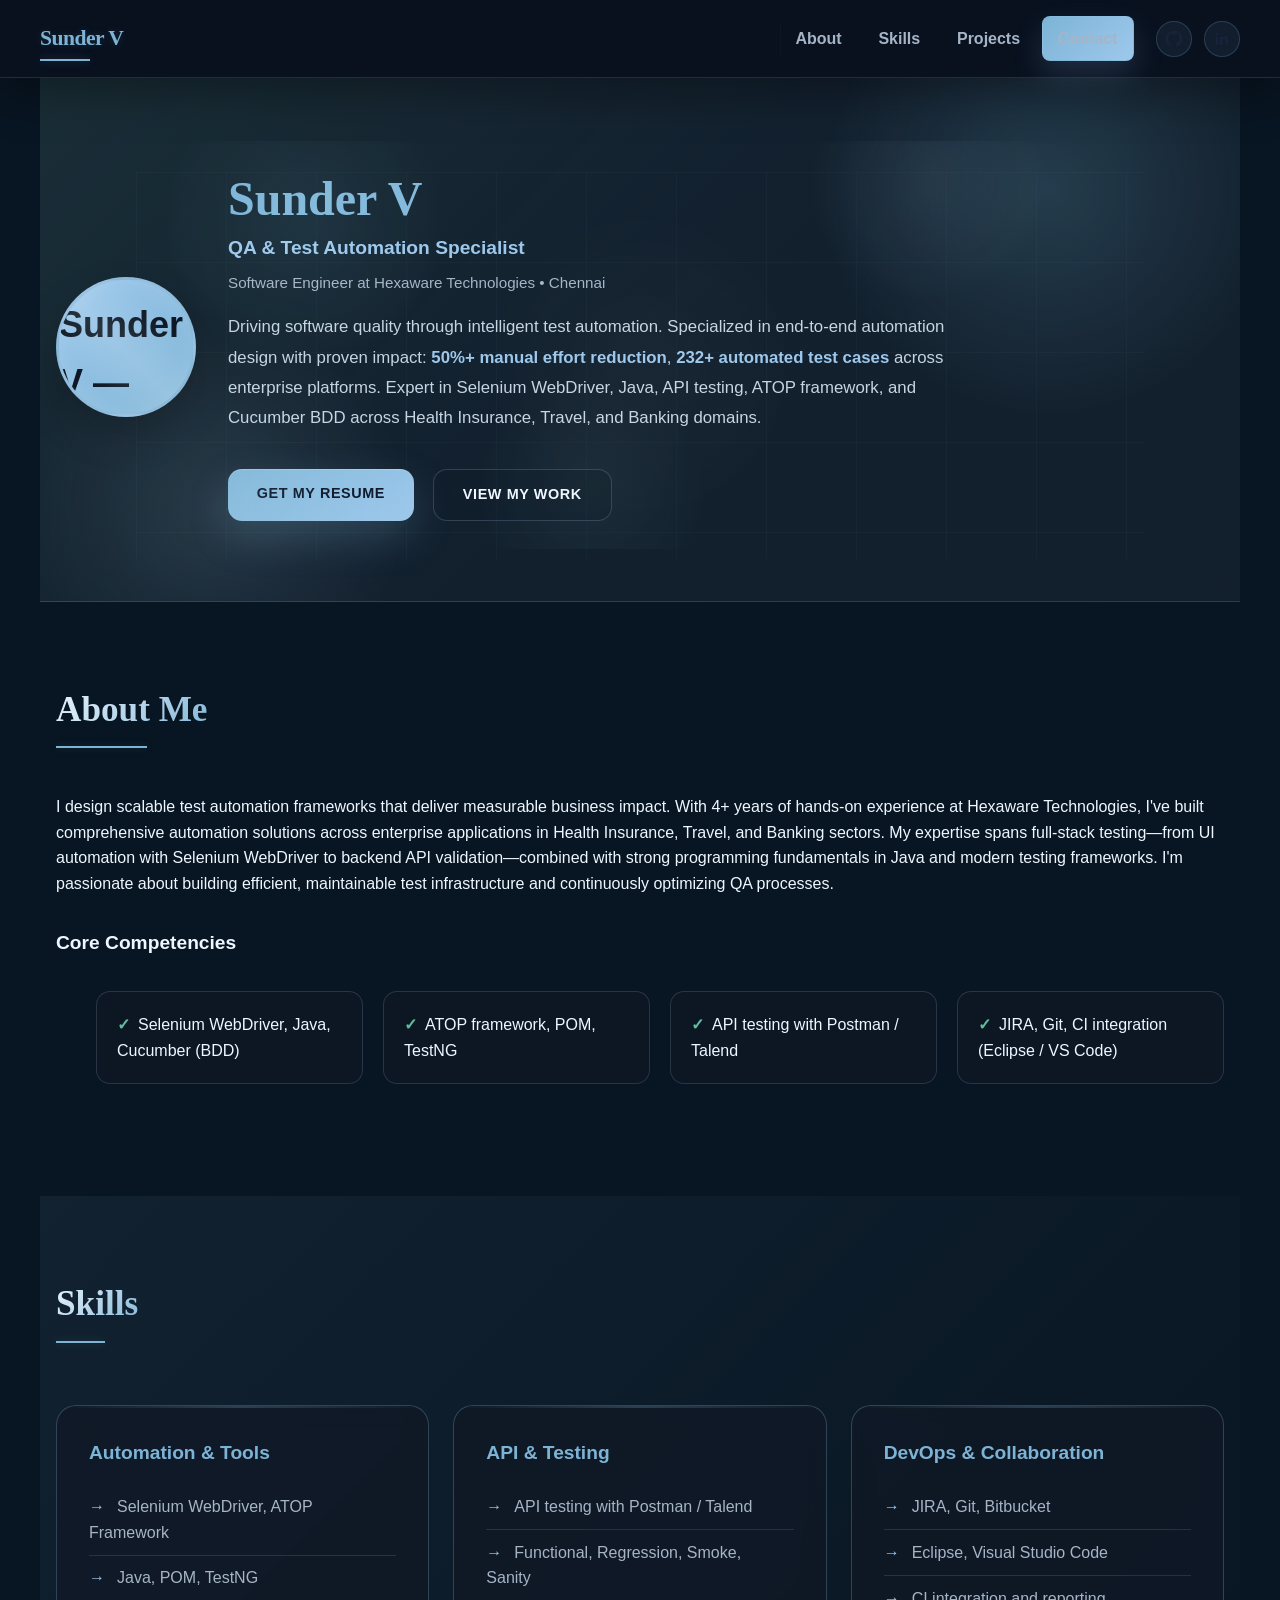
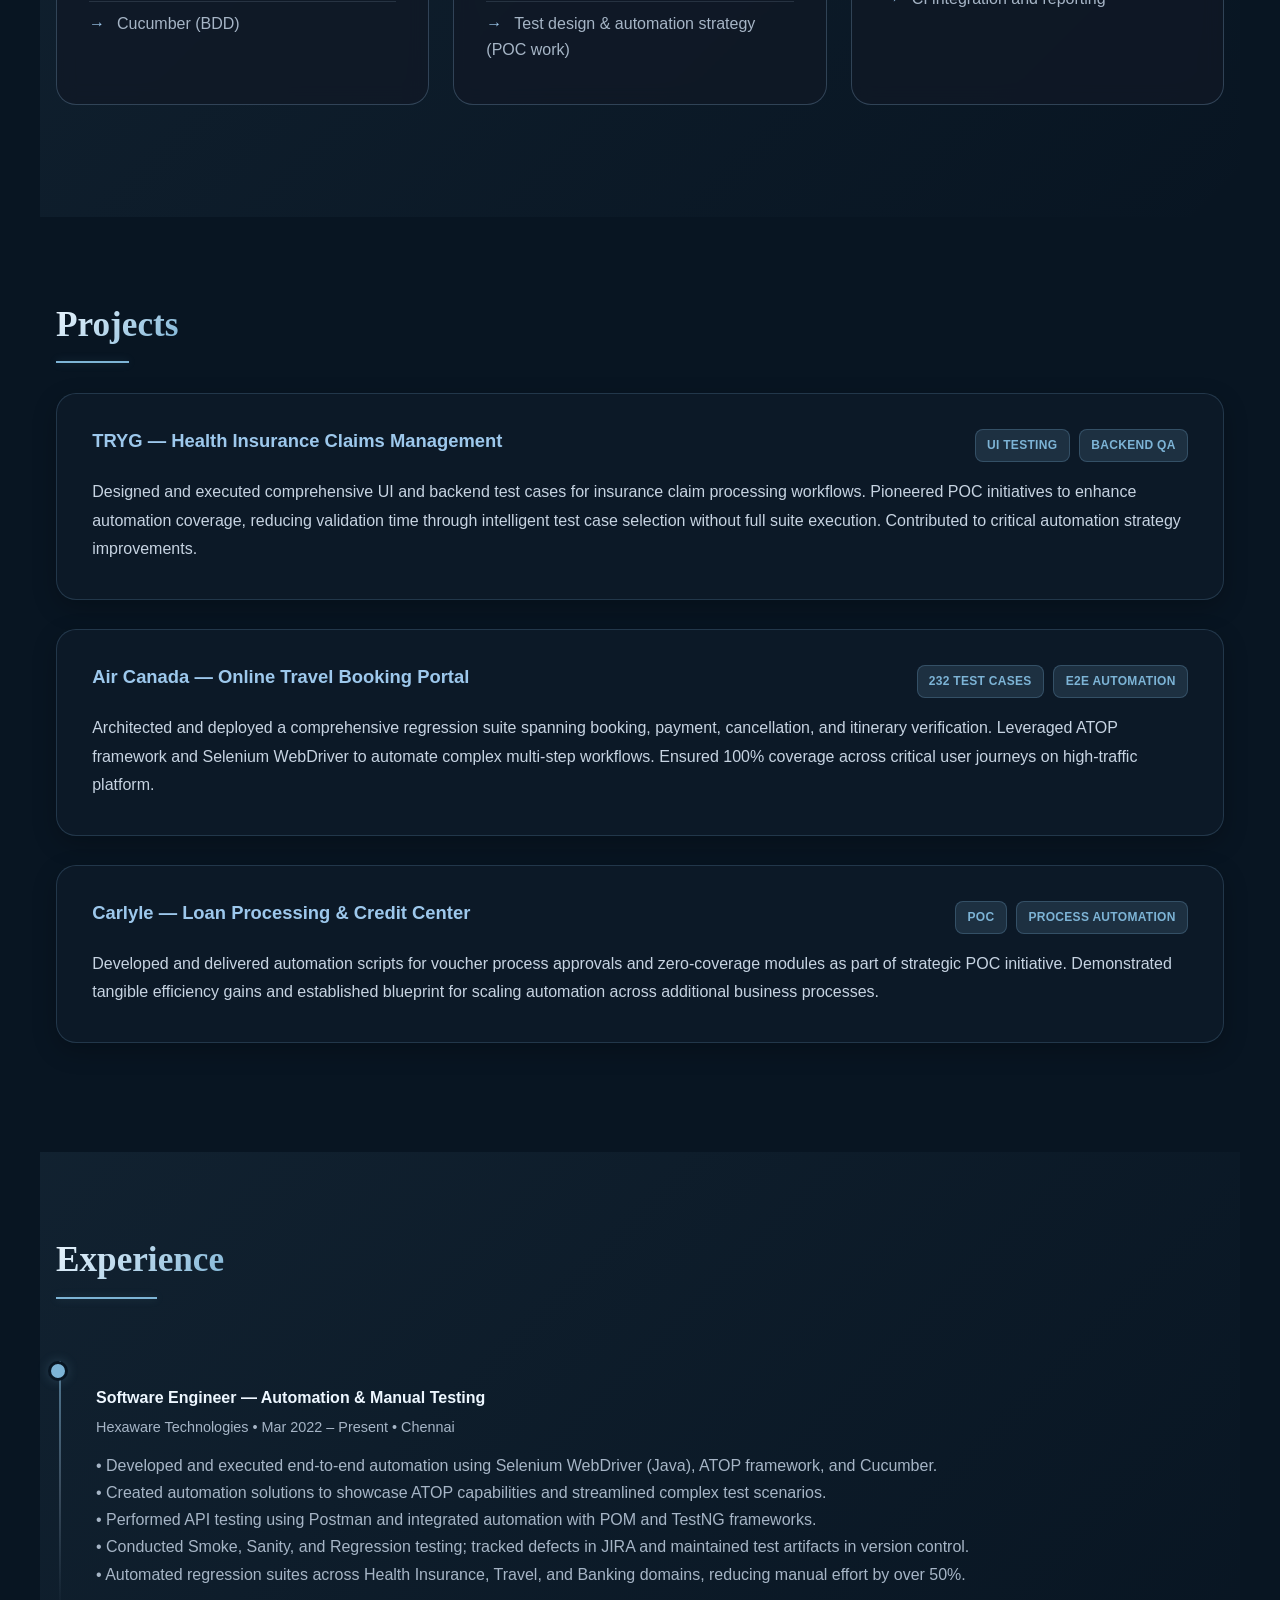
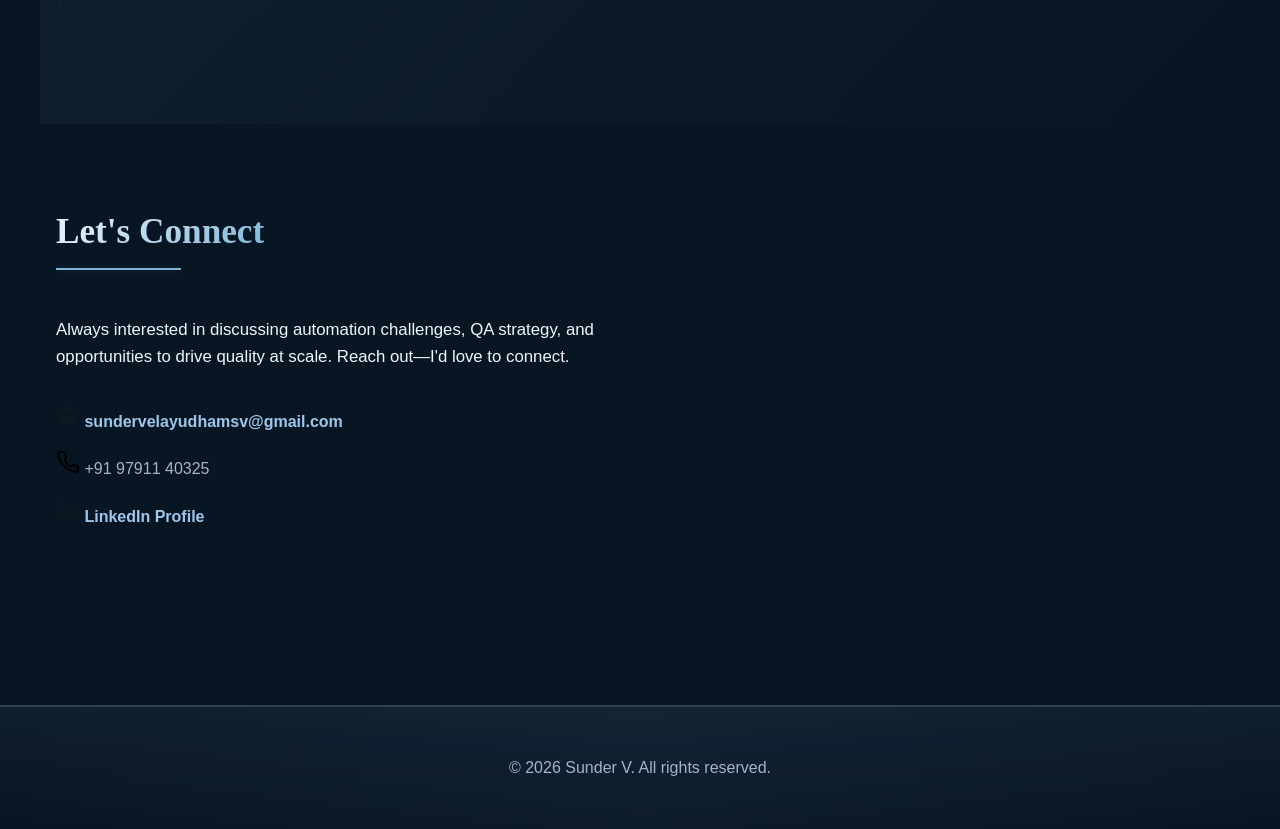
==== commit 1395c48c: "Added new resume" ====
--- a/index.html
+++ b/index.html
@@ -51,7 +51,7 @@
         <p class="hero-meta">Software Engineer at Hexaware Technologies • Chennai</p>
         <p class="lead">Driving software quality through intelligent test automation. Specialized in end-to-end automation design with proven impact: <strong>50%+ manual effort reduction</strong>, <strong>232+ automated test cases</strong> across enterprise platforms. Expert in Selenium WebDriver, Java, API testing, ATOP framework, and Cucumber BDD across Health Insurance, Travel, and Banking domains.</p>
         <div class="cta">
-          <a class="btn primary" href="./assets/Sunder_V_Resume 1.pdf" target="_blank">Get My Resume</a>
+          <a class="btn primary" href="./assets/Sunder_V.pdf" target="_blank">Get My Resume</a>
           <a class="btn" href="#projects">View My Work</a>
         </div>
       </div>
